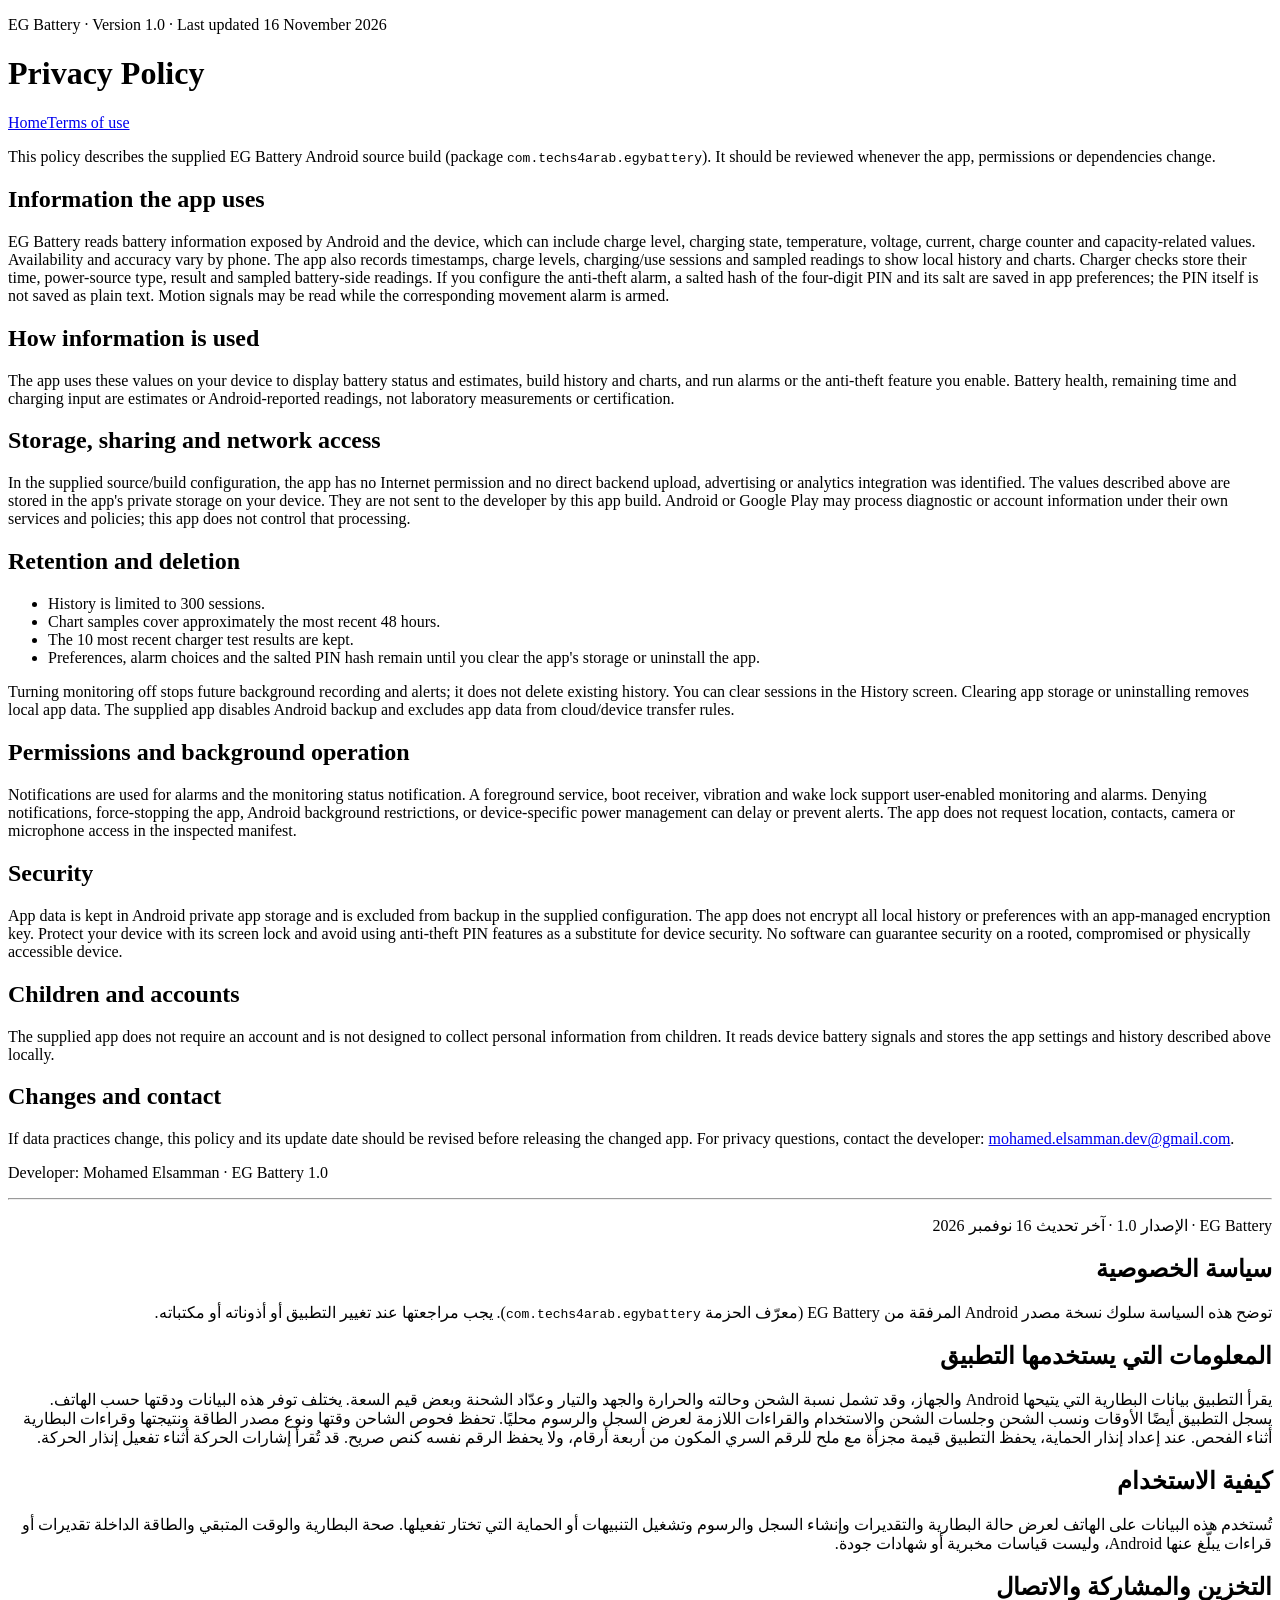
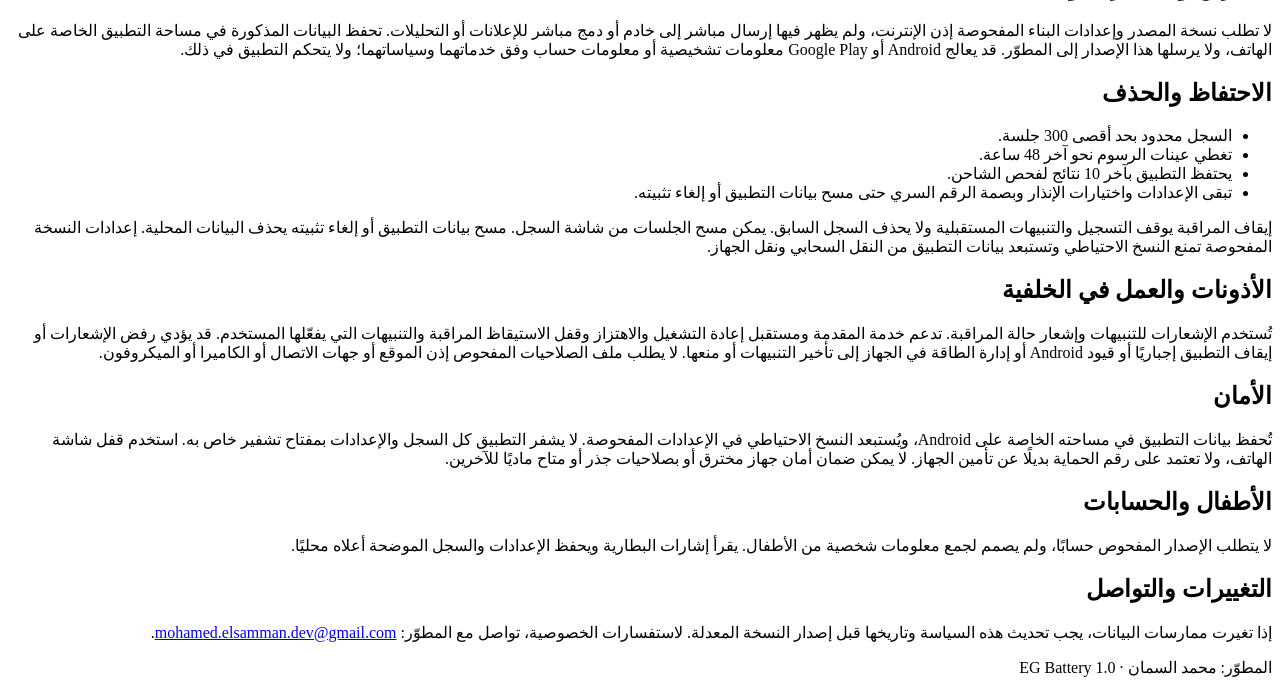
==== privacy.html @ 19d90963 "Add bilingual EG Battery privacy policy" ====
<!doctype html><html lang="en"><head><meta charset="utf-8"><meta name="viewport" content="width=device-width,initial-scale=1"><title>EG Battery — Privacy Policy</title><link rel="stylesheet" href="style.css"></head><body><main><header><p class="meta">EG Battery · Version 1.0 · Last updated 16 November 2026</p><h1>Privacy Policy</h1><nav><a href="index.html">Home</a><a href="terms.html">Terms of use</a></nav></header><p>This policy describes the supplied EG Battery Android source build (package <code>com.techs4arab.egybattery</code>). It should be reviewed whenever the app, permissions or dependencies change.</p>
<h2>Information the app uses</h2><p>EG Battery reads battery information exposed by Android and the device, which can include charge level, charging state, temperature, voltage, current, charge counter and capacity-related values. Availability and accuracy vary by phone. The app also records timestamps, charge levels, charging/use sessions and sampled readings to show local history and charts. Charger checks store their time, power-source type, result and sampled battery-side readings. If you configure the anti-theft alarm, a salted hash of the four-digit PIN and its salt are saved in app preferences; the PIN itself is not saved as plain text. Motion signals may be read while the corresponding movement alarm is armed.</p>
<h2>How information is used</h2><p>The app uses these values on your device to display battery status and estimates, build history and charts, and run alarms or the anti-theft feature you enable. Battery health, remaining time and charging input are estimates or Android-reported readings, not laboratory measurements or certification.</p>
<h2>Storage, sharing and network access</h2><p>In the supplied source/build configuration, the app has no Internet permission and no direct backend upload, advertising or analytics integration was identified. The values described above are stored in the app's private storage on your device. They are not sent to the developer by this app build. Android or Google Play may process diagnostic or account information under their own services and policies; this app does not control that processing.</p>
<h2>Retention and deletion</h2><ul><li>History is limited to 300 sessions.</li><li>Chart samples cover approximately the most recent 48 hours.</li><li>The 10 most recent charger test results are kept.</li><li>Preferences, alarm choices and the salted PIN hash remain until you clear the app's storage or uninstall the app.</li></ul><p>Turning monitoring off stops future background recording and alerts; it does not delete existing history. You can clear sessions in the History screen. Clearing app storage or uninstalling removes local app data. The supplied app disables Android backup and excludes app data from cloud/device transfer rules.</p>
<h2>Permissions and background operation</h2><p>Notifications are used for alarms and the monitoring status notification. A foreground service, boot receiver, vibration and wake lock support user-enabled monitoring and alarms. Denying notifications, force-stopping the app, Android background restrictions, or device-specific power management can delay or prevent alerts. The app does not request location, contacts, camera or microphone access in the inspected manifest.</p>
<h2>Security</h2><p>App data is kept in Android private app storage and is excluded from backup in the supplied configuration. The app does not encrypt all local history or preferences with an app-managed encryption key. Protect your device with its screen lock and avoid using anti-theft PIN features as a substitute for device security. No software can guarantee security on a rooted, compromised or physically accessible device.</p>
<h2>Children and accounts</h2><p>The supplied app does not require an account and is not designed to collect personal information from children. It reads device battery signals and stores the app settings and history described above locally.</p>
<h2>Changes and contact</h2><p>If data practices change, this policy and its update date should be revised before releasing the changed app. For privacy questions, contact the developer: <a href="mailto:mohamed.elsamman.dev@gmail.com">mohamed.elsamman.dev@gmail.com</a>.</p>
<footer><p>Developer: Mohamed Elsamman · EG Battery 1.0</p></footer>
<hr><article id="ar" lang="ar" dir="rtl"><p class="meta">EG Battery · الإصدار 1.0 · آخر تحديث 16 نوفمبر 2026</p><h1>سياسة الخصوصية</h1><p>توضح هذه السياسة سلوك نسخة مصدر Android المرفقة من EG Battery (معرّف الحزمة <code dir="ltr">com.techs4arab.egybattery</code>). يجب مراجعتها عند تغيير التطبيق أو أذوناته أو مكتباته.</p>
<h2>المعلومات التي يستخدمها التطبيق</h2><p>يقرأ التطبيق بيانات البطارية التي يتيحها Android والجهاز، وقد تشمل نسبة الشحن وحالته والحرارة والجهد والتيار وعدّاد الشحنة وبعض قيم السعة. يختلف توفر هذه البيانات ودقتها حسب الهاتف. يسجل التطبيق أيضًا الأوقات ونسب الشحن وجلسات الشحن والاستخدام والقراءات اللازمة لعرض السجل والرسوم محليًا. تحفظ فحوص الشاحن وقتها ونوع مصدر الطاقة ونتيجتها وقراءات البطارية أثناء الفحص. عند إعداد إنذار الحماية، يحفظ التطبيق قيمة مجزأة مع ملح للرقم السري المكون من أربعة أرقام، ولا يحفظ الرقم نفسه كنص صريح. قد تُقرأ إشارات الحركة أثناء تفعيل إنذار الحركة.</p>
<h2>كيفية الاستخدام</h2><p>تُستخدم هذه البيانات على الهاتف لعرض حالة البطارية والتقديرات وإنشاء السجل والرسوم وتشغيل التنبيهات أو الحماية التي تختار تفعيلها. صحة البطارية والوقت المتبقي والطاقة الداخلة تقديرات أو قراءات يبلّغ عنها Android، وليست قياسات مخبرية أو شهادات جودة.</p>
<h2>التخزين والمشاركة والاتصال</h2><p>لا تطلب نسخة المصدر وإعدادات البناء المفحوصة إذن الإنترنت، ولم يظهر فيها إرسال مباشر إلى خادم أو دمج مباشر للإعلانات أو التحليلات. تحفظ البيانات المذكورة في مساحة التطبيق الخاصة على الهاتف، ولا يرسلها هذا الإصدار إلى المطوّر. قد يعالج Android أو Google Play معلومات تشخيصية أو معلومات حساب وفق خدماتهما وسياساتهما؛ ولا يتحكم التطبيق في ذلك.</p>
<h2>الاحتفاظ والحذف</h2><ul><li>السجل محدود بحد أقصى 300 جلسة.</li><li>تغطي عينات الرسوم نحو آخر 48 ساعة.</li><li>يحتفظ التطبيق بآخر 10 نتائج لفحص الشاحن.</li><li>تبقى الإعدادات واختيارات الإنذار وبصمة الرقم السري حتى مسح بيانات التطبيق أو إلغاء تثبيته.</li></ul><p>إيقاف المراقبة يوقف التسجيل والتنبيهات المستقبلية ولا يحذف السجل السابق. يمكن مسح الجلسات من شاشة السجل. مسح بيانات التطبيق أو إلغاء تثبيته يحذف البيانات المحلية. إعدادات النسخة المفحوصة تمنع النسخ الاحتياطي وتستبعد بيانات التطبيق من النقل السحابي ونقل الجهاز.</p>
<h2>الأذونات والعمل في الخلفية</h2><p>تُستخدم الإشعارات للتنبيهات وإشعار حالة المراقبة. تدعم خدمة المقدمة ومستقبل إعادة التشغيل والاهتزاز وقفل الاستيقاظ المراقبة والتنبيهات التي يفعّلها المستخدم. قد يؤدي رفض الإشعارات أو إيقاف التطبيق إجباريًا أو قيود Android أو إدارة الطاقة في الجهاز إلى تأخير التنبيهات أو منعها. لا يطلب ملف الصلاحيات المفحوص إذن الموقع أو جهات الاتصال أو الكاميرا أو الميكروفون.</p>
<h2>الأمان</h2><p>تُحفظ بيانات التطبيق في مساحته الخاصة على Android، ويُستبعد النسخ الاحتياطي في الإعدادات المفحوصة. لا يشفر التطبيق كل السجل والإعدادات بمفتاح تشفير خاص به. استخدم قفل شاشة الهاتف، ولا تعتمد على رقم الحماية بديلًا عن تأمين الجهاز. لا يمكن ضمان أمان جهاز مخترق أو بصلاحيات جذر أو متاح ماديًا للآخرين.</p>
<h2>الأطفال والحسابات</h2><p>لا يتطلب الإصدار المفحوص حسابًا، ولم يصمم لجمع معلومات شخصية من الأطفال. يقرأ إشارات البطارية ويحفظ الإعدادات والسجل الموضحة أعلاه محليًا.</p>
<h2>التغييرات والتواصل</h2><p>إذا تغيرت ممارسات البيانات، يجب تحديث هذه السياسة وتاريخها قبل إصدار النسخة المعدلة. لاستفسارات الخصوصية، تواصل مع المطوّر: <a href="mailto:mohamed.elsamman.dev@gmail.com">mohamed.elsamman.dev@gmail.com</a>.</p><p>المطوّر: محمد السمان · EG Battery 1.0</p></article></main></body></html>
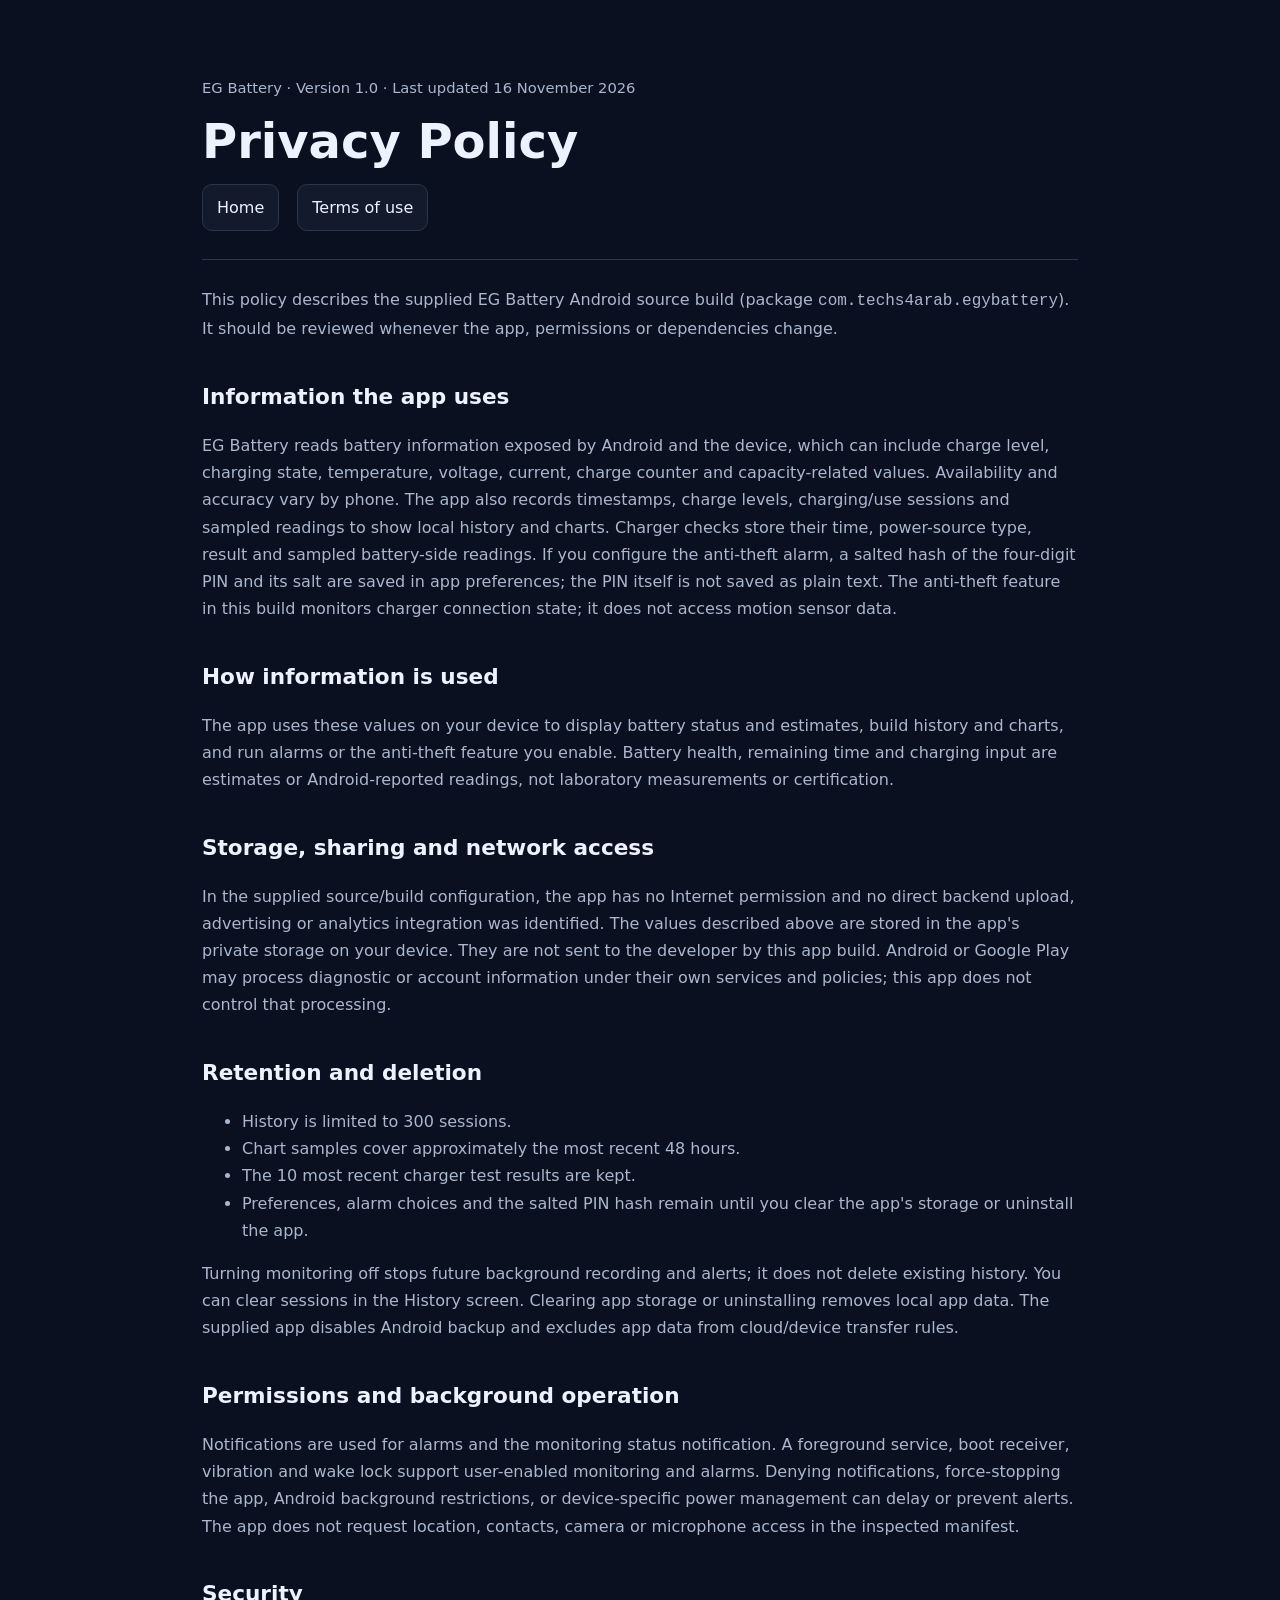
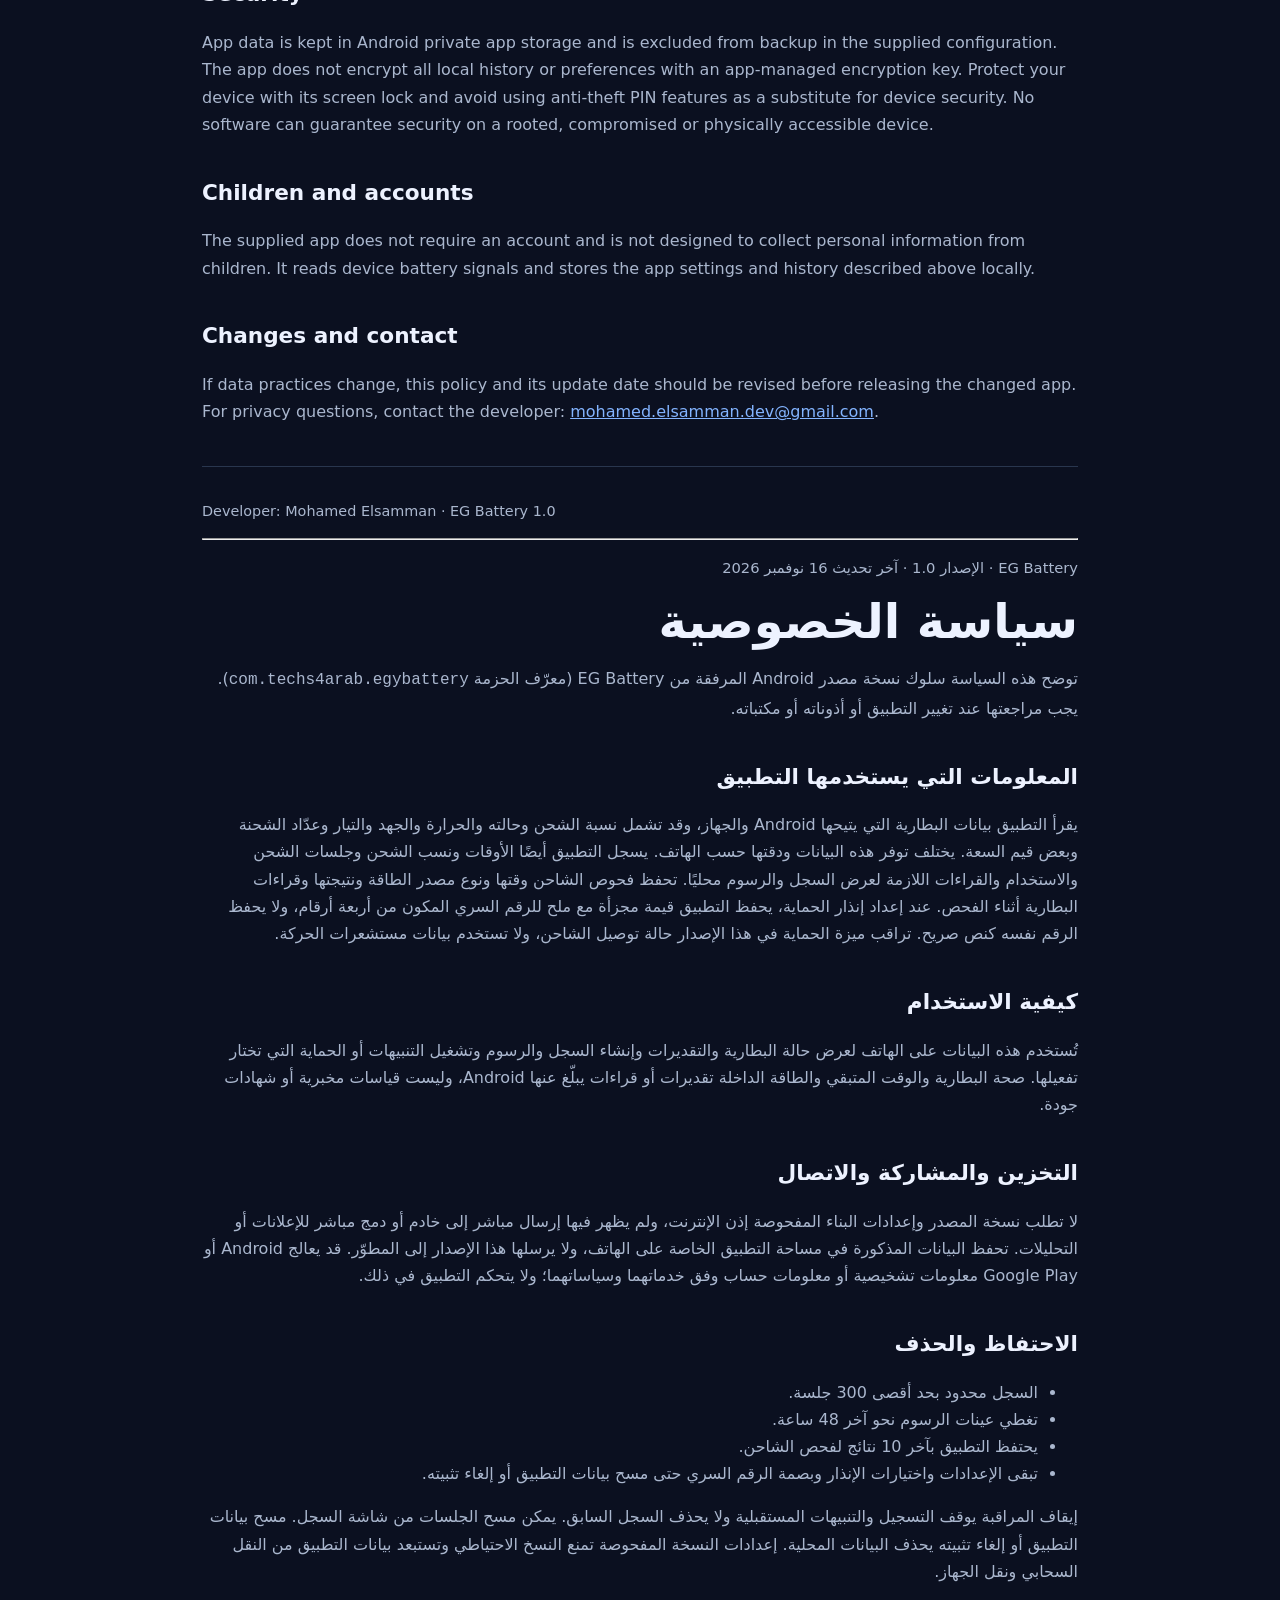
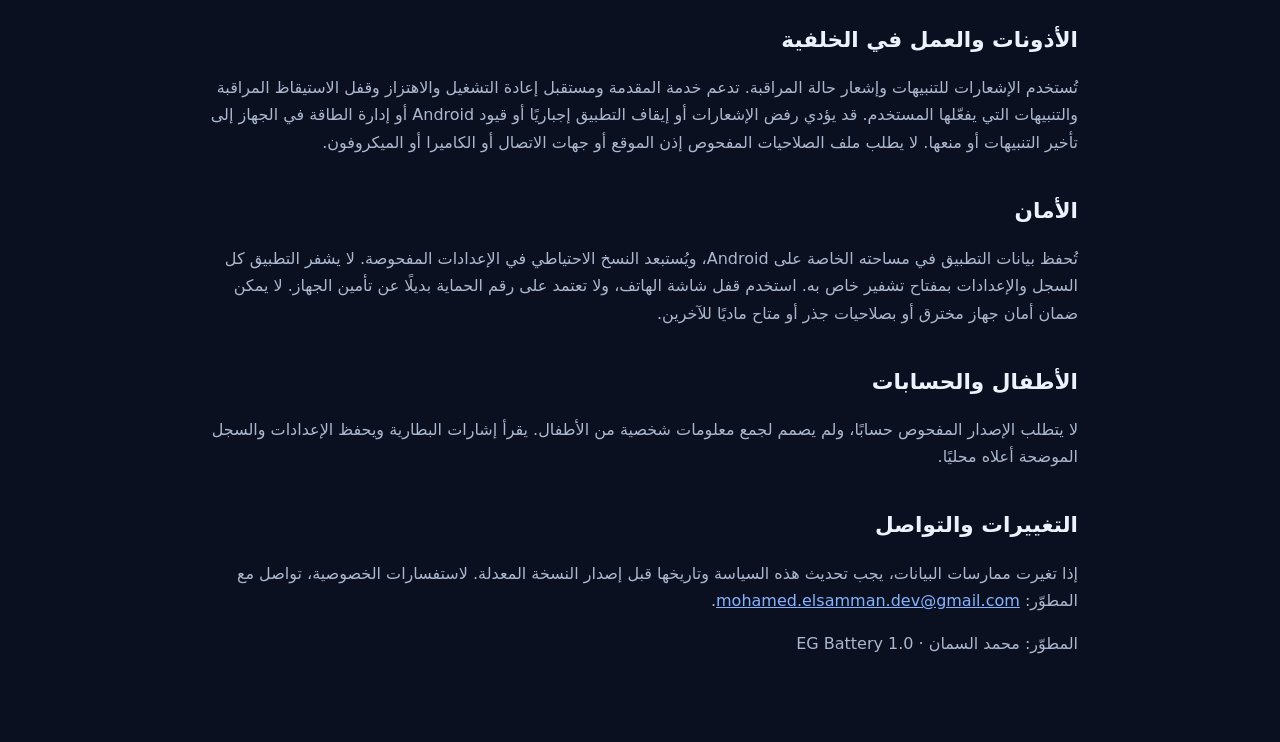
==== commit 8cf838df: "Correct anti-theft sensor disclosure" ====
--- a/privacy.html
+++ b/privacy.html
@@ -1,5 +1,5 @@
 <!doctype html><html lang="en"><head><meta charset="utf-8"><meta name="viewport" content="width=device-width,initial-scale=1"><title>EG Battery — Privacy Policy</title><link rel="stylesheet" href="style.css"></head><body><main><header><p class="meta">EG Battery · Version 1.0 · Last updated 16 November 2026</p><h1>Privacy Policy</h1><nav><a href="index.html">Home</a><a href="terms.html">Terms of use</a></nav></header><p>This policy describes the supplied EG Battery Android source build (package <code>com.techs4arab.egybattery</code>). It should be reviewed whenever the app, permissions or dependencies change.</p>
-<h2>Information the app uses</h2><p>EG Battery reads battery information exposed by Android and the device, which can include charge level, charging state, temperature, voltage, current, charge counter and capacity-related values. Availability and accuracy vary by phone. The app also records timestamps, charge levels, charging/use sessions and sampled readings to show local history and charts. Charger checks store their time, power-source type, result and sampled battery-side readings. If you configure the anti-theft alarm, a salted hash of the four-digit PIN and its salt are saved in app preferences; the PIN itself is not saved as plain text. Motion signals may be read while the corresponding movement alarm is armed.</p>
+<h2>Information the app uses</h2><p>EG Battery reads battery information exposed by Android and the device, which can include charge level, charging state, temperature, voltage, current, charge counter and capacity-related values. Availability and accuracy vary by phone. The app also records timestamps, charge levels, charging/use sessions and sampled readings to show local history and charts. Charger checks store their time, power-source type, result and sampled battery-side readings. If you configure the anti-theft alarm, a salted hash of the four-digit PIN and its salt are saved in app preferences; the PIN itself is not saved as plain text. The anti-theft feature in this build monitors charger connection state; it does not access motion sensor data.</p>
 <h2>How information is used</h2><p>The app uses these values on your device to display battery status and estimates, build history and charts, and run alarms or the anti-theft feature you enable. Battery health, remaining time and charging input are estimates or Android-reported readings, not laboratory measurements or certification.</p>
 <h2>Storage, sharing and network access</h2><p>In the supplied source/build configuration, the app has no Internet permission and no direct backend upload, advertising or analytics integration was identified. The values described above are stored in the app's private storage on your device. They are not sent to the developer by this app build. Android or Google Play may process diagnostic or account information under their own services and policies; this app does not control that processing.</p>
 <h2>Retention and deletion</h2><ul><li>History is limited to 300 sessions.</li><li>Chart samples cover approximately the most recent 48 hours.</li><li>The 10 most recent charger test results are kept.</li><li>Preferences, alarm choices and the salted PIN hash remain until you clear the app's storage or uninstall the app.</li></ul><p>Turning monitoring off stops future background recording and alerts; it does not delete existing history. You can clear sessions in the History screen. Clearing app storage or uninstalling removes local app data. The supplied app disables Android backup and excludes app data from cloud/device transfer rules.</p>
@@ -9,7 +9,7 @@
 <h2>Changes and contact</h2><p>If data practices change, this policy and its update date should be revised before releasing the changed app. For privacy questions, contact the developer: <a href="mailto:mohamed.elsamman.dev@gmail.com">mohamed.elsamman.dev@gmail.com</a>.</p>
 <footer><p>Developer: Mohamed Elsamman · EG Battery 1.0</p></footer>
 <hr><article id="ar" lang="ar" dir="rtl"><p class="meta">EG Battery · الإصدار 1.0 · آخر تحديث 16 نوفمبر 2026</p><h1>سياسة الخصوصية</h1><p>توضح هذه السياسة سلوك نسخة مصدر Android المرفقة من EG Battery (معرّف الحزمة <code dir="ltr">com.techs4arab.egybattery</code>). يجب مراجعتها عند تغيير التطبيق أو أذوناته أو مكتباته.</p>
-<h2>المعلومات التي يستخدمها التطبيق</h2><p>يقرأ التطبيق بيانات البطارية التي يتيحها Android والجهاز، وقد تشمل نسبة الشحن وحالته والحرارة والجهد والتيار وعدّاد الشحنة وبعض قيم السعة. يختلف توفر هذه البيانات ودقتها حسب الهاتف. يسجل التطبيق أيضًا الأوقات ونسب الشحن وجلسات الشحن والاستخدام والقراءات اللازمة لعرض السجل والرسوم محليًا. تحفظ فحوص الشاحن وقتها ونوع مصدر الطاقة ونتيجتها وقراءات البطارية أثناء الفحص. عند إعداد إنذار الحماية، يحفظ التطبيق قيمة مجزأة مع ملح للرقم السري المكون من أربعة أرقام، ولا يحفظ الرقم نفسه كنص صريح. قد تُقرأ إشارات الحركة أثناء تفعيل إنذار الحركة.</p>
+<h2>المعلومات التي يستخدمها التطبيق</h2><p>يقرأ التطبيق بيانات البطارية التي يتيحها Android والجهاز، وقد تشمل نسبة الشحن وحالته والحرارة والجهد والتيار وعدّاد الشحنة وبعض قيم السعة. يختلف توفر هذه البيانات ودقتها حسب الهاتف. يسجل التطبيق أيضًا الأوقات ونسب الشحن وجلسات الشحن والاستخدام والقراءات اللازمة لعرض السجل والرسوم محليًا. تحفظ فحوص الشاحن وقتها ونوع مصدر الطاقة ونتيجتها وقراءات البطارية أثناء الفحص. عند إعداد إنذار الحماية، يحفظ التطبيق قيمة مجزأة مع ملح للرقم السري المكون من أربعة أرقام، ولا يحفظ الرقم نفسه كنص صريح. تراقب ميزة الحماية في هذا الإصدار حالة توصيل الشاحن، ولا تستخدم بيانات مستشعرات الحركة.</p>
 <h2>كيفية الاستخدام</h2><p>تُستخدم هذه البيانات على الهاتف لعرض حالة البطارية والتقديرات وإنشاء السجل والرسوم وتشغيل التنبيهات أو الحماية التي تختار تفعيلها. صحة البطارية والوقت المتبقي والطاقة الداخلة تقديرات أو قراءات يبلّغ عنها Android، وليست قياسات مخبرية أو شهادات جودة.</p>
 <h2>التخزين والمشاركة والاتصال</h2><p>لا تطلب نسخة المصدر وإعدادات البناء المفحوصة إذن الإنترنت، ولم يظهر فيها إرسال مباشر إلى خادم أو دمج مباشر للإعلانات أو التحليلات. تحفظ البيانات المذكورة في مساحة التطبيق الخاصة على الهاتف، ولا يرسلها هذا الإصدار إلى المطوّر. قد يعالج Android أو Google Play معلومات تشخيصية أو معلومات حساب وفق خدماتهما وسياساتهما؛ ولا يتحكم التطبيق في ذلك.</p>
 <h2>الاحتفاظ والحذف</h2><ul><li>السجل محدود بحد أقصى 300 جلسة.</li><li>تغطي عينات الرسوم نحو آخر 48 ساعة.</li><li>يحتفظ التطبيق بآخر 10 نتائج لفحص الشاحن.</li><li>تبقى الإعدادات واختيارات الإنذار وبصمة الرقم السري حتى مسح بيانات التطبيق أو إلغاء تثبيته.</li></ul><p>إيقاف المراقبة يوقف التسجيل والتنبيهات المستقبلية ولا يحذف السجل السابق. يمكن مسح الجلسات من شاشة السجل. مسح بيانات التطبيق أو إلغاء تثبيته يحذف البيانات المحلية. إعدادات النسخة المفحوصة تمنع النسخ الاحتياطي وتستبعد بيانات التطبيق من النقل السحابي ونقل الجهاز.</p>
--- a/style.css
+++ b/style.css
@@ -0,0 +1,2 @@
+:root{color-scheme:light dark;--bg:#0b1020;--panel:#121a2c;--ink:#edf2ff;--muted:#aab7ce;--accent:#3985ff;--line:#29364e}*{box-sizing:border-box}body{margin:0;background:var(--bg);color:var(--ink);font:16px/1.7 system-ui,-apple-system,"Segoe UI",sans-serif}main{max-width:920px;margin:0 auto;padding:32px 22px 72px}header{padding:28px 0;border-bottom:1px solid var(--line);margin-bottom:26px}h1{font-size:clamp(2rem,5vw,3rem);line-height:1.15;margin:.3em 0}h2{margin:1.7em 0 .4em;font-size:1.35rem}p,li{color:var(--muted)}a{color:#83b4ff}nav{display:flex;gap:18px;flex-wrap:wrap}nav a,.button{color:var(--ink);background:var(--panel);padding:9px 14px;border-radius:10px;text-decoration:none;border:1px solid var(--line)}.meta{color:var(--muted);font-size:.92rem}.card{background:var(--panel);border:1px solid var(--line);padding:18px 20px;border-radius:14px;margin:14px 0}details{border-top:1px solid var(--line);margin-top:30px;padding-top:15px}summary{cursor:pointer;color:#9dc5ff;font-weight:650}footer{border-top:1px solid var(--line);margin-top:40px;padding-top:18px;color:var(--muted);font-size:.9rem}code{overflow-wrap:anywhere}
+
